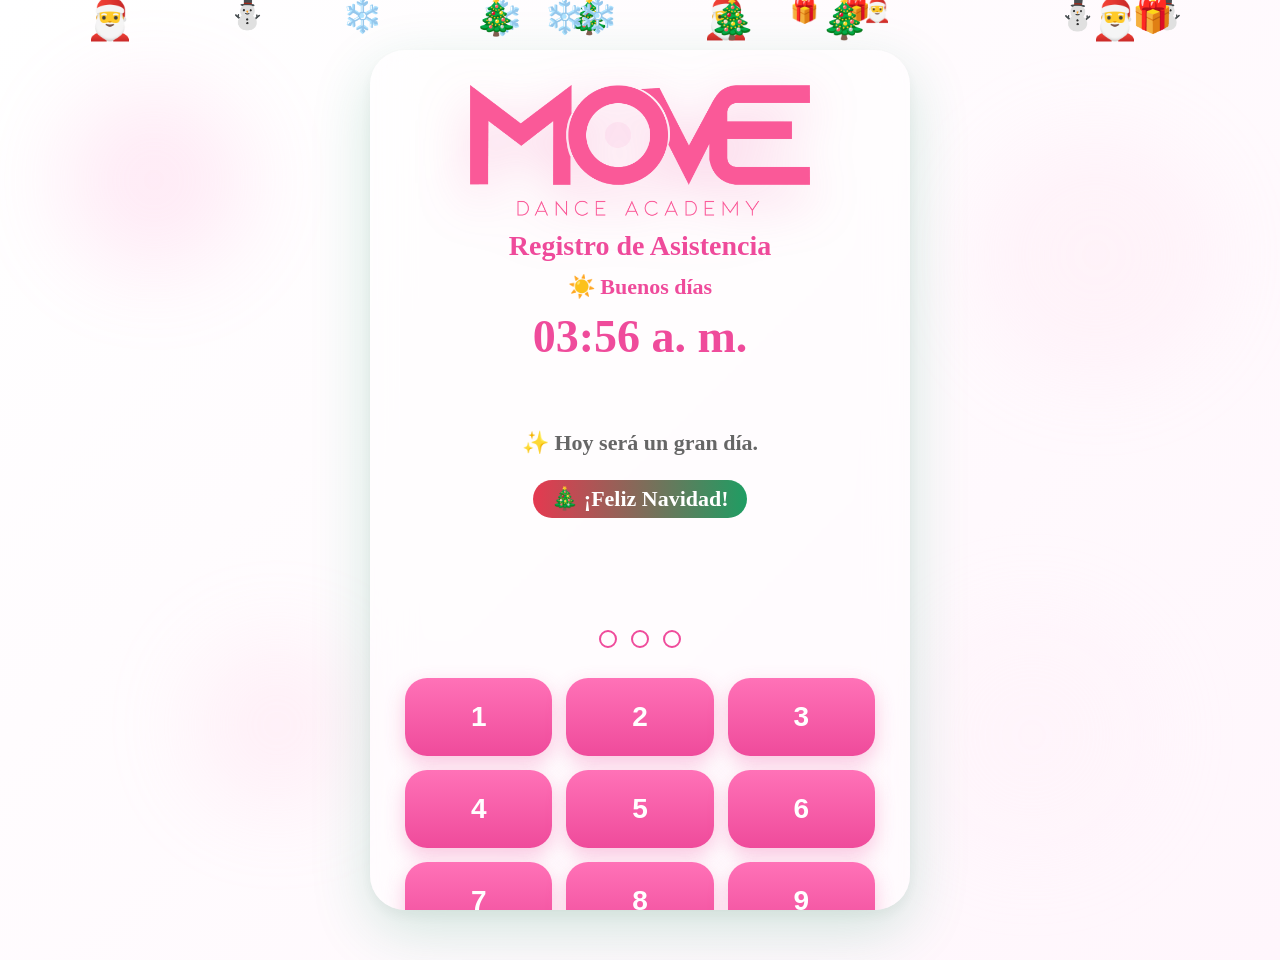
==== index.html @ 26c2df0d "Letrero de Halloween: "🎃 Halloween" en lugar de "🎃 ¡Feliz Halloween!" Sube el ?v= de biometrico.js. " ====
<!DOCTYPE html>
<html lang="es">
<head>
<meta charset="UTF-8">
<meta name="viewport" content="width=device-width, initial-scale=1.0">
<title>MOVE CHECK-IN V2 (prueba)</title>
<meta name="theme-color" content="#ef4b9b">
<link rel="preconnect" href="https://fonts.googleapis.com">
<link rel="preconnect" href="https://fonts.gstatic.com" crossorigin>
<link href="https://fonts.googleapis.com/css2?family=Poppins:wght@300;400;500;600;700;800&display=swap" rel="stylesheet">
<link rel="stylesheet" href="biometrico.css?v=fechas-gt-v1">
</head>
<body>
<!-- Fondo -->
<div class="background"></div>

<div id="particles"></div>
<div class="floating floating1"></div>
<div class="floating floating2"></div>
<div class="floating floating3"></div>
<div class="floating floating4"></div>
<!-- Tarjeta -->
<main class="container">
    <!-- Logo -->
    <div class="logo-wrap">
        <img
            src="logo.png"
            class="logo"
            alt="MOVE">
        <!-- Acceso de emergencia a la info de clases (respaldo si falla el internet) — escondido junto a la E del logo -->
        <button id="btnAccesoEmergencia" class="btn-acceso-emergencia" type="button" aria-label="Información de clases"></button>
    </div>
    <!-- Título -->
    <div id="title" class="title">
        Registro de Asistencia
    </div>
    <!-- Saludo -->
    <div id="greeting" class="greeting">
        Bienvenida
    </div>
    <!-- Hora -->
    <div id="clock" class="clock">
        00:00
    </div>
    <!-- Foto -->
    <div
        id="photoContainer"
        class="photo-container">
        <div class="photo-ring">
            <img
                id="photo"
                class="photo">
        </div>
    </div>
    <!-- Nombre -->
    <div id="studentName" class="student-name">
    </div>
    <!-- Mensaje -->
    <div id="message" class="message">
        Ingresa tu código
    </div>
    <!-- Decoración de temporada: banner chico del tema del mes (ver biometrico.js).
         Va después de #message a propósito — #message es el mismo div que muestra
         tanto la frase motivacional de la pantalla de reposo ("Hoy será un gran
         día") como la de la pantalla de confirmación con foto ("El escenario te
         espera"), así que colocarlo aquí lo deja debajo de esa frase en ambas. -->
    <p class="tema-banner" id="temaBanner" hidden></p>
    <!-- Cumpleaños -->
    <div
        id="birthday"
        class="birthday">
    </div>
    <!-- Hora registro -->
    <div
        id="registerTime"
        class="register-time">
    </div>
    <!-- Código -->
    <div
        id="dots"
        class="dots">
        <span></span>
        <span></span>
        <span></span>
    </div>
    <!-- Botones de Entrada/Salida para maestras -->
    <div
        id="teacherActions"
        class="teacher-actions">
        <button id="btnEntrada" class="btn-entrada">✅ Entrada</button>
        <button id="btnSalida" class="btn-salida">🚪 Salida</button>
        <button id="btnNoSoyYoMaestra" class="btn-no-soy-yo">✕ No soy yo</button>
    </div>
    <!-- Confirmación para alumnas (reemplaza al teclado cuando el código ya es válido) -->
    <div
        id="studentConfirm"
        class="student-confirm">
        <button id="btnConfirmar" class="btn-confirmar">✓ Confirmar</button>
        <button id="btnNoSoyYo" class="btn-no-soy-yo">✕ No soy yo</button>
    </div>
    <!-- Teclado -->
    <div
        id="pad"
        class="pad">
    </div>
    <button id="btnModoRecogida" class="btn-modo-recogida" type="button">🔐 Validar código de recogida</button>
</main>
<!-- Confetti -->
<canvas id="confetti"></canvas>
<script src="biometrico.js?v=halloween-letrero-v1"></script>
</body>
</html>
---- biometrico.css ----
/* ===================================================
   MOVE ACCESS v2
   DiseÃ±ado para MOVE Dance Academy
=================================================== */

*{
margin:0;
padding:0;
box-sizing:border-box;
}

html{

width:100%;

min-height:100%;

}

body{

width:100%;

min-height:100dvh;

overflow-y:auto;

overflow-x:hidden;

}

/*=====================================
FONDO
=====================================*/

body{

display:flex;

justify-content:center;

align-items:flex-start;

padding:30px 20px;

background:linear-gradient(
-45deg,
#ffffff,
#fff4fb,
#ffe9f5,
#fff6fc,
#ffffff
);

background-size:400% 400%;

animation:gradientMove 18s ease infinite;

}

@keyframes gradientMove{

0%{background-position:0% 50%;}

50%{background-position:100% 50%;}

100%{background-position:0% 50%;}

}

/*=====================================
PARTÃCULAS
=====================================*/

.background{

position:fixed;
inset:0;

pointer-events:none;

}

#particles{

position:fixed;
left:0;
top:0;
width:100%;
height:100%;

pointer-events:none;

overflow:hidden;

}

/*=====================================
BURBUJAS
=====================================*/

.floating{

position:fixed;

border-radius:50%;

filter:blur(45px);

opacity:.20;

animation:float 12s infinite ease-in-out;

}

.floating1{

width:180px;
height:180px;

background:#ff9ed2;

left:5%;
top:10%;

}

.floating2{

width:240px;
height:240px;

background:#ffd8ea;

right:5%;
top:15%;

animation-delay:2s;

}

.floating3{

width:170px;
height:170px;

background:#ffc6df;

left:15%;
bottom:10%;

animation-delay:4s;

}

.floating4{

width:240px;
height:240px;

background:#ffeaf6;

right:10%;
bottom:5%;

animation-delay:1s;

}

@keyframes float{

50%{

transform:

translateY(-25px)

translateX(15px);

}

}

/*=====================================
CONTENEDOR
=====================================*/

.container{

width:92%;

max-width:540px;

max-height:calc(100dvh - 40px);

overflow-y:auto;

margin:20px auto;

padding:clamp(20px,6vw,35px);

border-radius:clamp(20px,5vw,35px);

background:rgba(255,255,255,.42);

backdrop-filter:blur(20px);

-webkit-backdrop-filter:blur(20px);

box-shadow:

0 20px 60px rgba(239,75,155,.18),

0 6px 15px rgba(0,0,0,.05);

text-align:center;

position:relative;

z-index:20;

}

/*=====================================
LOGO
=====================================*/

.logo-wrap{

position:relative;

width:95%;

max-width:340px;

margin:auto;

margin-bottom:10px;

}

.logo{

width:100%;

display:block;

animation:logoFloat 5s ease-in-out infinite;

filter:

drop-shadow(

0 15px 25px

rgba(239,75,155,.25)

);

}

@keyframes logoFloat{

50%{

transform:translateY(-8px);

}

}

/*=====================================
TÃTULOS
=====================================*/

.title{

font-size:clamp(20px,5vw,28px);

font-weight:700;

color:#ef4b9b;

margin-top:10px;

}

.greeting{

font-size:clamp(16px,4vw,22px);

font-weight:700;

color:#ef4b9b;

margin-top:12px;

}

.clock{

font-size:clamp(32px,9vw,46px);

font-weight:800;

color:#ef4b9b;

margin-top:10px;

}

/*=====================================
FOTO
=====================================*/

.photo-container{

display:none;

justify-content:center;

margin:20px 0;

animation:fadeZoom .5s;

}

.photo-ring{

padding:8px;

border-radius:50%;

background:

linear-gradient(

135deg,

#ff4fa2,

#ffd1e7,

#ff4fa2

);

background-size:300%;

animation:ringGlow 4s linear infinite;

box-shadow:

0 0 35px rgba(239,75,155,.45);

}

.photo{

width:clamp(120px,32vw,180px);

height:clamp(120px,32vw,180px);

border-radius:50%;

object-fit:cover;

display:block;

border:6px solid white;

}

@keyframes ringGlow{

0%{

background-position:0%;

}

100%{

background-position:300%;

}

}

/*=====================================
ANILLO MAESTRAS (dorado/azul, distinto
al de alumnas para que se note al toque)
=====================================*/

.photo-ring-maestra{

background:

linear-gradient(

135deg,

#3b82f6,

#FFD700,

#3b82f6

);

box-shadow:

0 0 35px rgba(59,130,246,.45);

}

.teacher-badge{

display:inline-block;

margin-top:8px;

padding:6px 16px;

border-radius:999px;

background:linear-gradient(90deg,#3b82f6,#60a5fa);

color:white;

font-weight:700;

font-size:clamp(13px,3.5vw,16px);

}

/*=====================================
BOTONES ENTRADA / SALIDA (maestras)
=====================================*/

.teacher-actions{

display:none;

flex-direction:row;

justify-content:center;

flex-wrap:wrap;

gap:14px;

margin:20px 0;

}

.teacher-actions button{

border:none;

border-radius:16px;

padding:clamp(11px,3.5vw,16px) clamp(14px,4.5vw,18px);

font-size:clamp(13px,3.6vw,16px);

font-weight:700;

color:white;

cursor:pointer;

transition:.18s;

}

.btn-entrada{

background:linear-gradient(180deg,#34d399,#059669);

box-shadow:0 8px 20px rgba(5,150,105,.30);

}

.btn-salida{

background:linear-gradient(180deg,#60a5fa,#2563eb);

box-shadow:0 8px 20px rgba(37,99,235,.30);

}

.teacher-actions button:active{

transform:scale(.96);

}

.student-confirm{

display:none;

flex-direction:row;

justify-content:center;

align-items:center;

flex-wrap:wrap;

gap:10px;

margin:14px 0;

}

.student-confirm .btn-confirmar{

border:none;

border-radius:18px;

padding:clamp(14px,4.5vw,20px) clamp(26px,9vw,42px);

font-size:clamp(16px,4.5vw,20px);

font-weight:800;

color:white;

cursor:pointer;

background:linear-gradient(180deg,#ff7fb3,#ef4b9b);

box-shadow:0 8px 20px rgba(239,75,155,.35);

}

.student-confirm .btn-confirmar:active{

transform:scale(.96);

}

button.btn-no-soy-yo{

border:1.5px solid #ef4b9b;

border-radius:16px;

padding:clamp(10px,3.5vw,14px) clamp(18px,6vw,28px);

font-size:clamp(13px,3.8vw,15px);

font-weight:700;

color:#ef4b9b;

background:rgba(255,255,255,.6);

cursor:pointer;

}

button.btn-no-soy-yo:active{

transform:scale(.96);

background:rgba(239,75,155,.12);

}

@keyframes fadeZoom{

from{

opacity:0;

transform:scale(.7);

}

to{

opacity:1;

transform:scale(1);

}

}

/*=====================================
NOMBRE
=====================================*/

.student-name{

font-size:clamp(24px,7vw,34px);

font-weight:800;

color:#ef4b9b;

margin-top:10px;

min-height:45px;

}

/*=====================================
MENSAJE
=====================================*/

.message{

font-size:clamp(16px,4.5vw,22px);

color:#666;

margin-top:12px;

min-height:40px;

font-weight:600;

transition:
opacity .5s,
transform .5s;

}

/*=====================================
CUMPLEAÃ‘OS
=====================================*/

.birthday{

font-size:clamp(18px,5.5vw,26px);

font-weight:800;

color:#ff5aa8;

margin-top:15px;

animation:heartbeat 1s infinite;

min-height:35px;

}

@keyframes heartbeat{

50%{

transform:scale(1.08);

}

}

/*=====================================
HORA
=====================================*/

.register-time{

font-size:clamp(14px,4vw,20px);

color:#888;

margin-top:8px;

min-height:24px;

}

/*=====================================
PUNTOS
=====================================*/

.dots{

display:flex;

justify-content:center;

gap:clamp(8px,3vw,14px);

margin:clamp(18px,5vw,30px) 0;

}

.dots span{

width:clamp(12px,4vw,18px);

height:clamp(12px,4vw,18px);

border-radius:50%;

border:2px solid #ef4b9b;

transition:.25s;

}

.dots span.fill{

background:#ef4b9b;

box-shadow:

0 0 12px rgba(239,75,155,.55);

}

/*=====================================
TECLADO
=====================================*/

.pad{

display:grid;

grid-template-columns:repeat(3,1fr);

gap:clamp(8px,3vw,14px);

}

.pad button{

height:clamp(56px,15vw,78px);

border:none;

border-radius:clamp(14px,4vw,22px);

background:

linear-gradient(

180deg,

#ff72b7,

#ef4b9b

);

color:white;

font-size:clamp(20px,6vw,28px);

font-weight:700;

cursor:pointer;

transition:.18s;

box-shadow:

0 8px 20px rgba(239,75,155,.30);

}

.pad button:hover{

transform:translateY(-3px);

}

.pad button:active{

transform:scale(.95);

}

/*=====================================
CONFETTI
=====================================*/

#confetti{

position:fixed;

left:0;

top:0;

width:100%;

height:100%;

pointer-events:none;

}

/*=====================================
RESPONSIVE
=====================================*/

/* Celulares muy angostos: reduce un poco mÃ¡s el margen del contenedor */
@media(max-width:360px){

.container{

width:96%;

margin:20px auto;

}

}

/* Pantallas bajitas (celular en horizontal, o kiosco chico):
   reduce espacios verticales para que todo quepa sin cortarse */
@media(max-height:800px){

.container{

margin:12px auto;

padding:clamp(14px,4vw,24px);

}

.logo-wrap{

max-width:180px;

margin-bottom:4px;

}

.clock{

margin-top:4px;

}

.dots{

margin:clamp(10px,3vw,18px) 0;

}

.pad button{

height:clamp(44px,10vh,64px);

}

.photo-container{

margin:clamp(8px,2vh,20px) 0;

}

.photo{

width:clamp(90px,22vh,150px);

height:clamp(90px,22vh,150px);

}

.student-confirm{

margin:clamp(8px,2vh,14px) 0;

}

.student-confirm .btn-confirmar{

padding:clamp(12px,3.5vh,20px) clamp(22px,8vw,42px);

}

.teacher-actions{

margin:clamp(10px,3vh,20px) 0;

gap:clamp(8px,2vh,14px);

}

.teacher-actions button{

padding:clamp(12px,3.5vh,22px);

}

}
/* =====================================
   FOTO PREMIUM
===================================== */

.photo-show{

    animation:photoAppear .6s ease forwards;

}

@keyframes photoAppear{

    0%{

        opacity:0;

        transform:scale(.65);

    }

    60%{

        transform:scale(1.08);

    }

    100%{

        opacity:1;

        transform:scale(1);

    }

}
/*=====================================
BIENVENIDA
=====================================*/

.welcome-title{

font-size:22px;

font-weight:700;

color:#777;

margin-bottom:12px;

animation:fadeDown .5s;

}

.student-real-name{

font-size:40px;

font-weight:800;

color:#ef4b9b;

animation:zoomName .6s;

}

@keyframes zoomName{

0%{

opacity:0;

transform:scale(.6);

}

100%{

opacity:1;

transform:scale(1);

}

}

@keyframes fadeDown{

0%{

opacity:0;

transform:translateY(-15px);

}

100%{

opacity:1;

transform:translateY(0);

}

}
/*=====================================
PARTÃCULAS
=====================================*/

#particles{

position:fixed;

left:0;

top:0;

width:100%;

height:100%;

pointer-events:none;

overflow:hidden;

z-index:0;

}

.star{

position:absolute;

width:4px;

height:4px;

border-radius:50%;

background:white;

box-shadow:

0 0 8px #ff69b4,

0 0 14px #ff69b4,

0 0 20px #ffd4ea;

opacity:.6;

animation:

twinkle linear infinite,

floatStar linear infinite;

}

@keyframes twinkle{

0%,100%{

opacity:.2;

}

50%{

opacity:1;

}

}

@keyframes floatStar{

0%{

transform:

translateY(0px)

scale(.8);

}

100%{

transform:

translateY(-120px)

scale(1.4);

}

}

/*=====================================
ACCESO DE EMERGENCIA (botón discreto)
=====================================*/
/* Solo para respaldo cuando falla el internet de la tablet: un
   círculo casi invisible, escondido en el hueco blanco de la letra O
   de "MOVE" (dentro del logo-wrap) — así nadie lo toca sin querer y
   nadie más lo nota. Centrado con left/top + transform en vez de
   right, porque el centro del hueco de la O no cae justo en una
   esquina del logo. */

.btn-acceso-emergencia{

position:absolute;

left:43.5%;

top:37%;

transform:translate(-50%,-50%);

width:26px;

height:26px;

padding:0;

border:none;

border-radius:50%;

background:rgba(239,75,155,0.07);

cursor:pointer;

z-index:5;

-webkit-tap-highlight-color:transparent;

transition:background .2s ease, transform .15s ease;

}

.btn-acceso-emergencia:active{

background:rgba(239,75,155,0.22);

transform:translate(-50%,-50%) scale(.88);

}

@media (hover:hover){

.btn-acceso-emergencia:hover{

background:rgba(239,75,155,0.16);

}

}

/* Código temporal para que otra persona autorizada retire a una alumna. */
.btn-modo-recogida{
display:block;
width:100%;
max-width:330px;
margin:18px auto 0;
padding:12px 16px;
border:2px solid #ef4b9b;
border-radius:14px;
background:#fff;
color:#c92d76;
font:700 14px Poppins,sans-serif;
cursor:pointer;
}

/*=====================================
DECORACIÓN DE TEMPORADA (portado desde portal.js/portal.css del Portal
de Alumnas — un tema por mes, todo el año). No incluye cumpleaños:
este proyecto ya lo maneja por su cuenta (ver #birthday en biometrico.js).
El contenedor de partículas reutiliza el #particles que ya existía en
el HTML (mismo position:fixed/overflow:hidden que .tema-decoracion
tenía en el Portal, así que no hace falta duplicarlo).
=====================================*/

.tema-particula{
position:absolute;
top:0;
line-height:1;
user-select:none;
will-change:transform, opacity;
}

.tema-particula.cae{
animation-name:temaCae;
animation-timing-function:linear;
animation-iteration-count:infinite;
}

.tema-particula.sube{
top:auto;
bottom:0;
animation-name:temaSube;
animation-timing-function:linear;
animation-iteration-count:infinite;
}

.tema-particula.flota{
top:50%;
animation-name:temaFlota;
animation-timing-function:ease-in-out;
animation-iteration-count:infinite;
animation-direction:alternate;
}

@keyframes temaCae{
0%{ transform:translateY(-10vh) rotate(0deg); opacity:0; }
10%{ opacity:.9; }
90%{ opacity:.9; }
100%{ transform:translateY(110vh) rotate(360deg); opacity:0; }
}

@keyframes temaSube{
0%{ transform:translateY(10vh) rotate(0deg); opacity:0; }
10%{ opacity:.9; }
90%{ opacity:.9; }
100%{ transform:translateY(-110vh) rotate(-15deg); opacity:0; }
}

@keyframes temaFlota{
0%{ transform:translate(0,0) rotate(0deg); opacity:.75; }
100%{ transform:translate(18px,-24px) rotate(10deg); opacity:1; }
}

.tema-banner{
display:inline-block;
max-width:92%;
margin:10px 0 0;
padding:6px 18px;
border-radius:999px;
font-weight:800;
font-size:clamp(16px,4vw,22px);
color:#fff;
text-align:center;
}

.tema-banner.back-to-dance{
background:linear-gradient(90deg,#4cc9f0,#7c3aed);
}

.tema-banner.carino{
background:linear-gradient(90deg,#ff6b9d,#e0245e);
}

.tema-banner.mujer{
background:linear-gradient(90deg,#9b5de5,#7c3aed);
}

.tema-banner.danza{
background:linear-gradient(90deg,#ff72b7,#ffd166);
}

.tema-banner.madre{
background:linear-gradient(90deg,#ff9ed2,#ff6b9d);
}

.tema-banner.padre{
background:linear-gradient(90deg,#4cc9f0,#2563eb);
}

.tema-banner.independencia{
background:linear-gradient(90deg,#0d6efd,#1e3a8a);
}

.tema-banner.nino{
background:linear-gradient(90deg,#ff9ed2,#ffd166,#4cc9f0);
background-size:300% 300%;
animation:bannerRainbow 4s ease infinite;
}

.tema-banner.halloween{
background:linear-gradient(90deg,#ff8a3d,#7c3aed);
}

.tema-banner.show{
background:linear-gradient(90deg,#ffd166,#ff72b7);
}

.tema-banner.navidad{
background:linear-gradient(90deg,#e53950,#1f9d63);
}

@keyframes bannerRainbow{
0%{ background-position:0% 50%; }
50%{ background-position:100% 50%; }
100%{ background-position:0% 50%; }
}

/* Cada tema define de qué color se pone el brillo de la tarjeta
   principal mientras esté activo (variable --tema-color), y una sola
   regla usa esa variable — así no hay que repetir el box-shadow
   completo para cada uno de los temas. */
body.tema-back-to-dance{ --tema-color:124,58,237; }
body.tema-carino{ --tema-color:224,36,94; }
body.tema-mujer{ --tema-color:155,93,229; }
body.tema-danza{ --tema-color:255,114,183; }
body.tema-madre{ --tema-color:255,107,157; }
body.tema-padre{ --tema-color:37,99,235; }
body.tema-independencia{ --tema-color:13,110,253; }
body.tema-nino{ --tema-color:255,159,28; }
body.tema-halloween{ --tema-color:124,58,237; }
body.tema-show{ --tema-color:255,209,102; }
body.tema-navidad{ --tema-color:31,157,99; }

body[class*="tema-"] .container{
box-shadow:0 20px 60px rgba(var(--tema-color),.20),0 6px 15px rgba(0,0,0,.05);
}
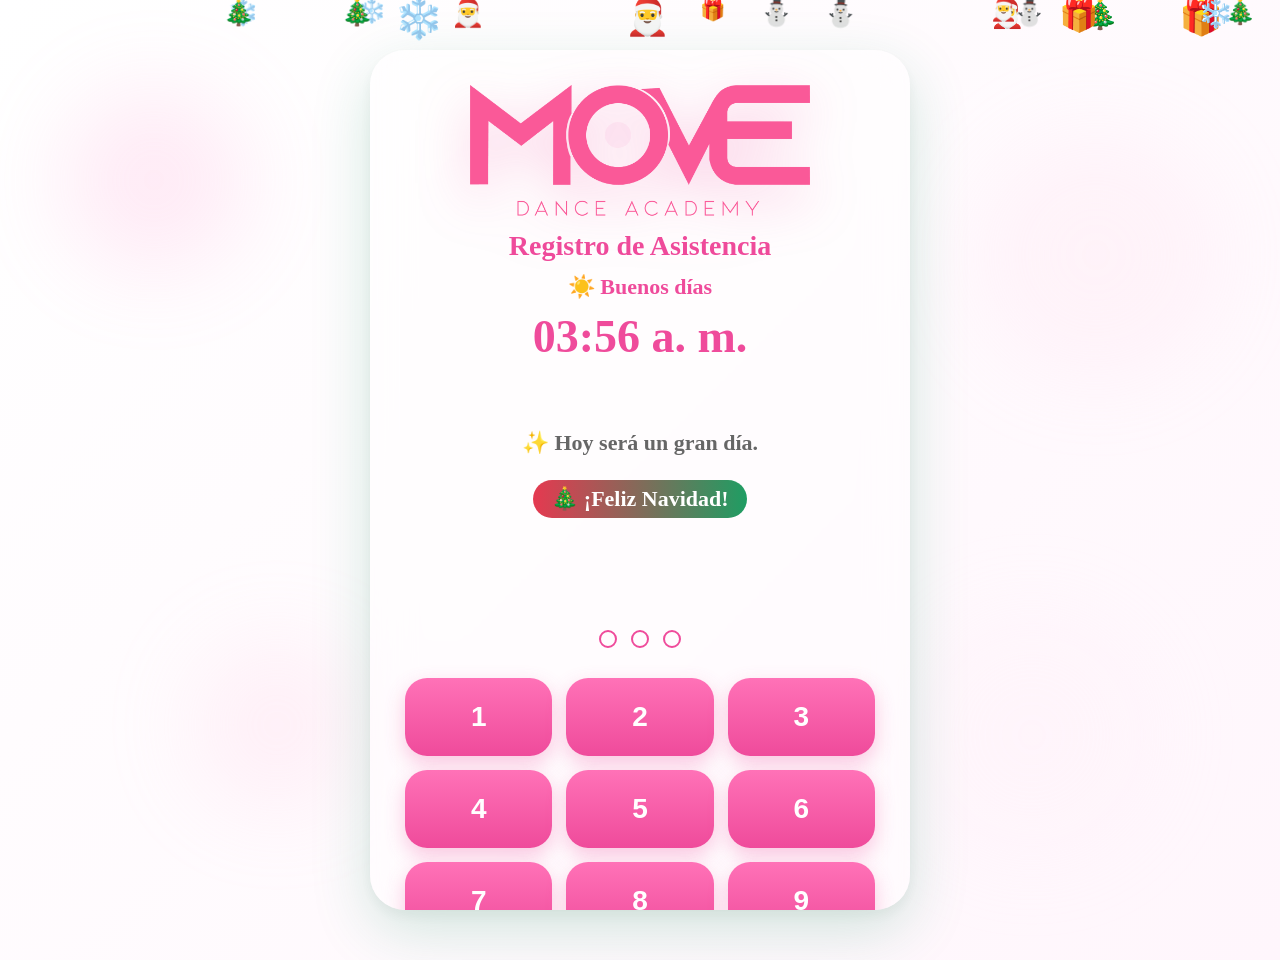
==== commit 1cbf143c: "Emojis de temporada ~35% más rápidos y respetar "reducir movimiento" La duración por recorrido pasa " ====
--- a/index.html
+++ b/index.html
@@ -8,7 +8,7 @@
 <link rel="preconnect" href="https://fonts.googleapis.com">
 <link rel="preconnect" href="https://fonts.gstatic.com" crossorigin>
 <link href="https://fonts.googleapis.com/css2?family=Poppins:wght@300;400;500;600;700;800&display=swap" rel="stylesheet">
-<link rel="stylesheet" href="biometrico.css?v=fechas-gt-v1">
+<link rel="stylesheet" href="biometrico.css?v=emojis-rapidos-v1">
 </head>
 <body>
 <!-- Fondo -->
@@ -107,6 +107,6 @@
 </main>
 <!-- Confetti -->
 <canvas id="confetti"></canvas>
-<script src="biometrico.js?v=halloween-letrero-v1"></script>
+<script src="biometrico.js?v=emojis-rapidos-v1"></script>
 </body>
 </html>
--- a/biometrico.css
+++ b/biometrico.css
@@ -1223,6 +1223,12 @@
 @keyframes temaFlota{
 0%{ transform:translate(0,0) rotate(0deg); opacity:.75; }
 100%{ transform:translate(18px,-24px) rotate(10deg); opacity:1; }
+}
+
+/* Si el dispositivo pide "reducir movimiento", no se animan partículas
+   (el letrero y el color sí se quedan). Igual que en el Portal. */
+@media (prefers-reduced-motion: reduce){
+.tema-particula{ display:none; }
 }
 
 .tema-banner{
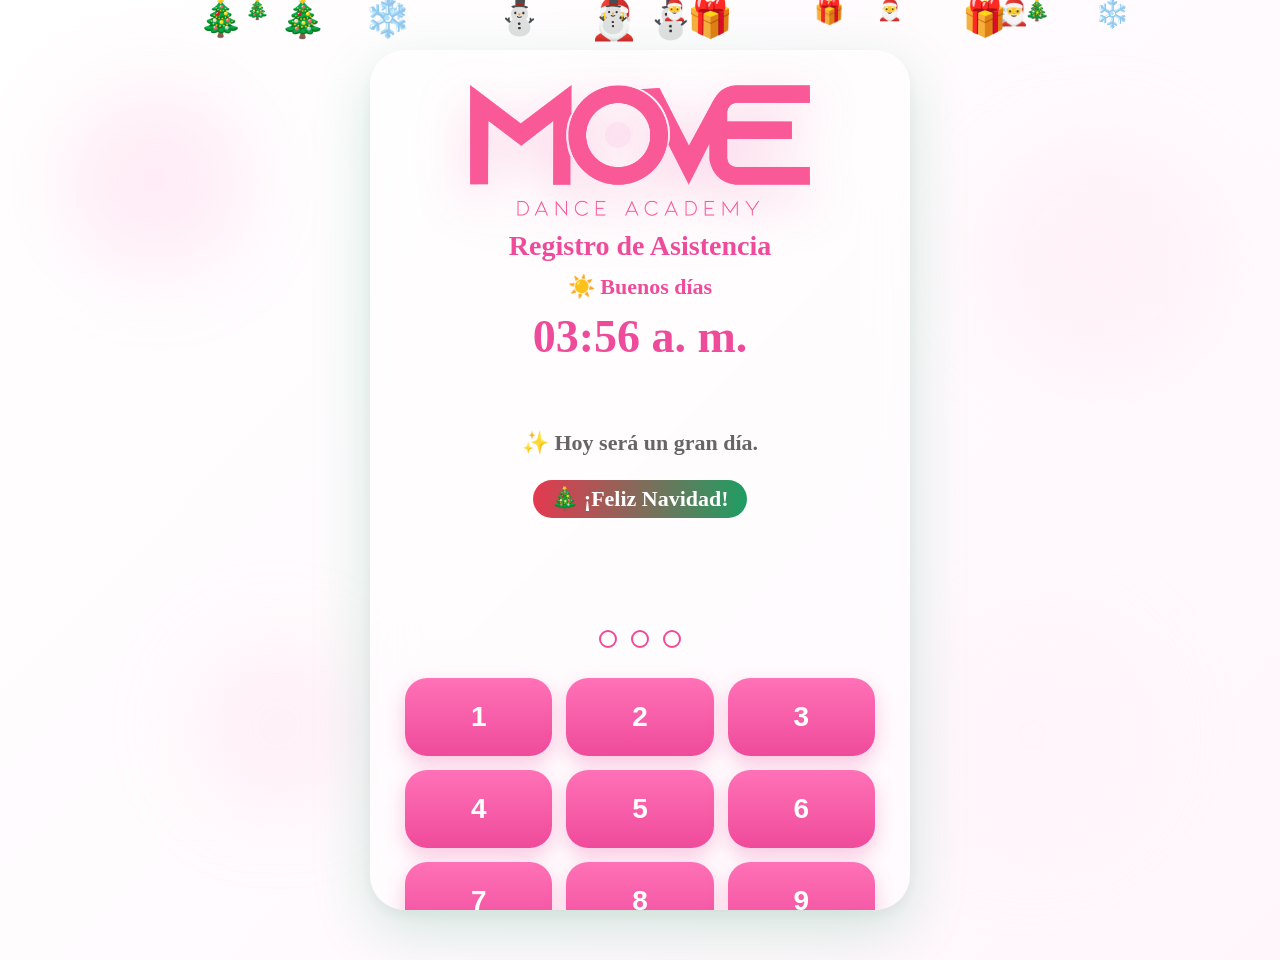
==== commit fd480faf: "Emojis de temporada: el doble de rápido, flotar más amplio y sin espera inicial - Duración por recor" ====
--- a/index.html
+++ b/index.html
@@ -8,7 +8,7 @@
 <link rel="preconnect" href="https://fonts.googleapis.com">
 <link rel="preconnect" href="https://fonts.gstatic.com" crossorigin>
 <link href="https://fonts.googleapis.com/css2?family=Poppins:wght@300;400;500;600;700;800&display=swap" rel="stylesheet">
-<link rel="stylesheet" href="biometrico.css?v=emojis-rapidos-v1">
+<link rel="stylesheet" href="biometrico.css?v=emojis-rapidos-v2">
 </head>
 <body>
 <!-- Fondo -->
@@ -107,6 +107,6 @@
 </main>
 <!-- Confetti -->
 <canvas id="confetti"></canvas>
-<script src="biometrico.js?v=emojis-rapidos-v1"></script>
+<script src="biometrico.js?v=emojis-rapidos-v2"></script>
 </body>
 </html>
--- a/biometrico.css
+++ b/biometrico.css
@@ -1222,7 +1222,7 @@
 
 @keyframes temaFlota{
 0%{ transform:translate(0,0) rotate(0deg); opacity:.75; }
-100%{ transform:translate(18px,-24px) rotate(10deg); opacity:1; }
+100%{ transform:translate(60px,-80px) rotate(20deg); opacity:1; }
 }
 
 /* Si el dispositivo pide "reducir movimiento", no se animan partículas
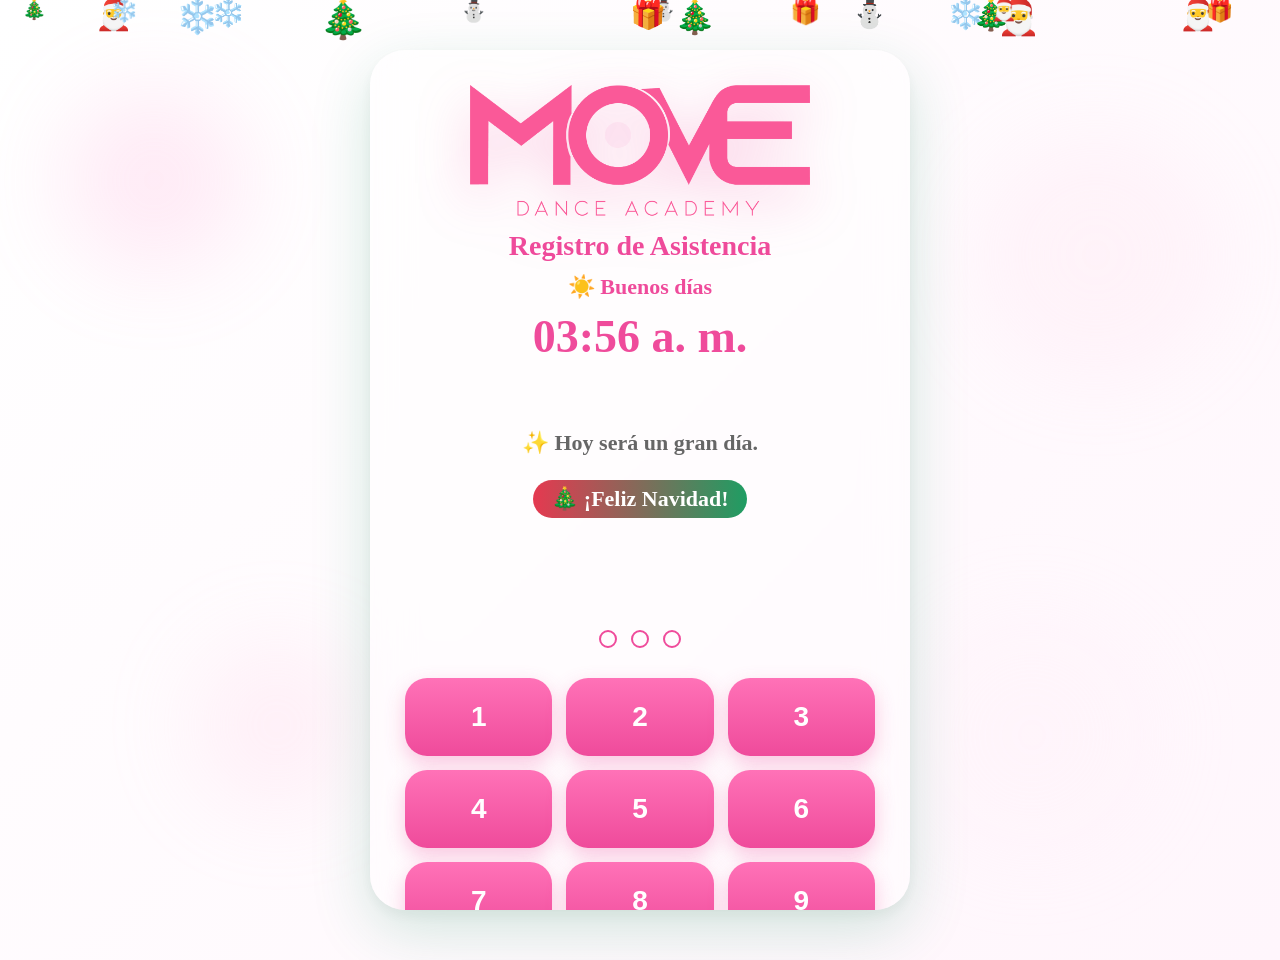
==== commit 73d6577e: "Kiosko: códigos del curso de vacaciones, inicial sin foto y errores visibles - Si move-checkin-v2 no" ====
--- a/index.html
+++ b/index.html
@@ -8,7 +8,7 @@
 <link rel="preconnect" href="https://fonts.googleapis.com">
 <link rel="preconnect" href="https://fonts.gstatic.com" crossorigin>
 <link href="https://fonts.googleapis.com/css2?family=Poppins:wght@300;400;500;600;700;800&display=swap" rel="stylesheet">
-<link rel="stylesheet" href="biometrico.css?v=emojis-rapidos-v2">
+<link rel="stylesheet" href="biometrico.css?v=vacation-camp-v2">
 </head>
 <body>
 <!-- Fondo -->
@@ -50,6 +50,9 @@
             <img
                 id="photo"
                 class="photo">
+            <!-- Sin foto (p. ej. niñas del curso de vacaciones): su inicial,
+                 nunca la foto de la persona anterior. -->
+            <div id="photoInicial" class="photo photo-inicial" hidden></div>
         </div>
     </div>
     <!-- Nombre -->
@@ -107,6 +110,6 @@
 </main>
 <!-- Confetti -->
 <canvas id="confetti"></canvas>
-<script src="biometrico.js?v=emojis-rapidos-v2"></script>
+<script src="biometrico.js?v=vacation-camp-v2"></script>
 </body>
 </html>
--- a/biometrico.css
+++ b/biometrico.css
@@ -1314,3 +1314,33 @@
 body[class*="tema-"] .container{
 box-shadow:0 20px 60px rgba(var(--tema-color),.20),0 6px 15px rgba(0,0,0,.05);
 }
+
+/*=====================================
+SIN FOTO: círculo con la inicial (usa el mismo tamaño que .photo,
+porque el div también lleva la clase "photo")
+=====================================*/
+
+.photo-inicial{
+
+display:flex;
+
+align-items:center;
+
+justify-content:center;
+
+background:#fff4fb;
+
+color:#ef4b9b;
+
+font-weight:800;
+
+font-size:clamp(48px,12vw,72px);
+
+}
+
+.photo-inicial[hidden],
+.photo[hidden]{
+
+display:none;
+
+}
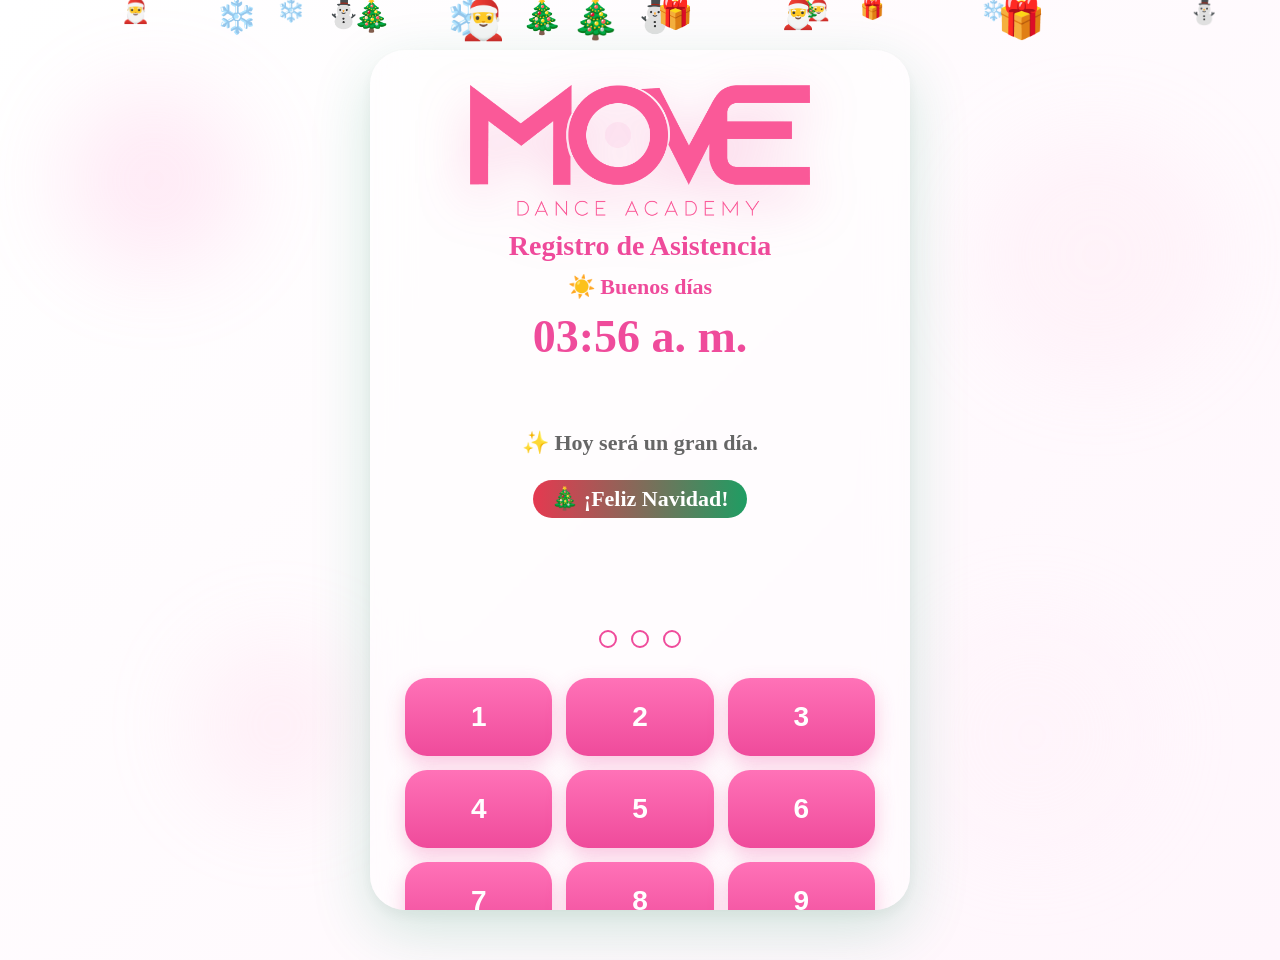
==== commit 3c3e0edf: "Kiosko: versión nueva de biometrico.js para que la tablet la cargue Co-Authored-By: Claude Opus 5.5 " ====
--- a/index.html
+++ b/index.html
@@ -110,6 +110,6 @@
 </main>
 <!-- Confetti -->
 <canvas id="confetti"></canvas>
-<script src="biometrico.js?v=vacation-camp-v2"></script>
+<script src="biometrico.js?v=paquetes-v1"></script>
 </body>
 </html>
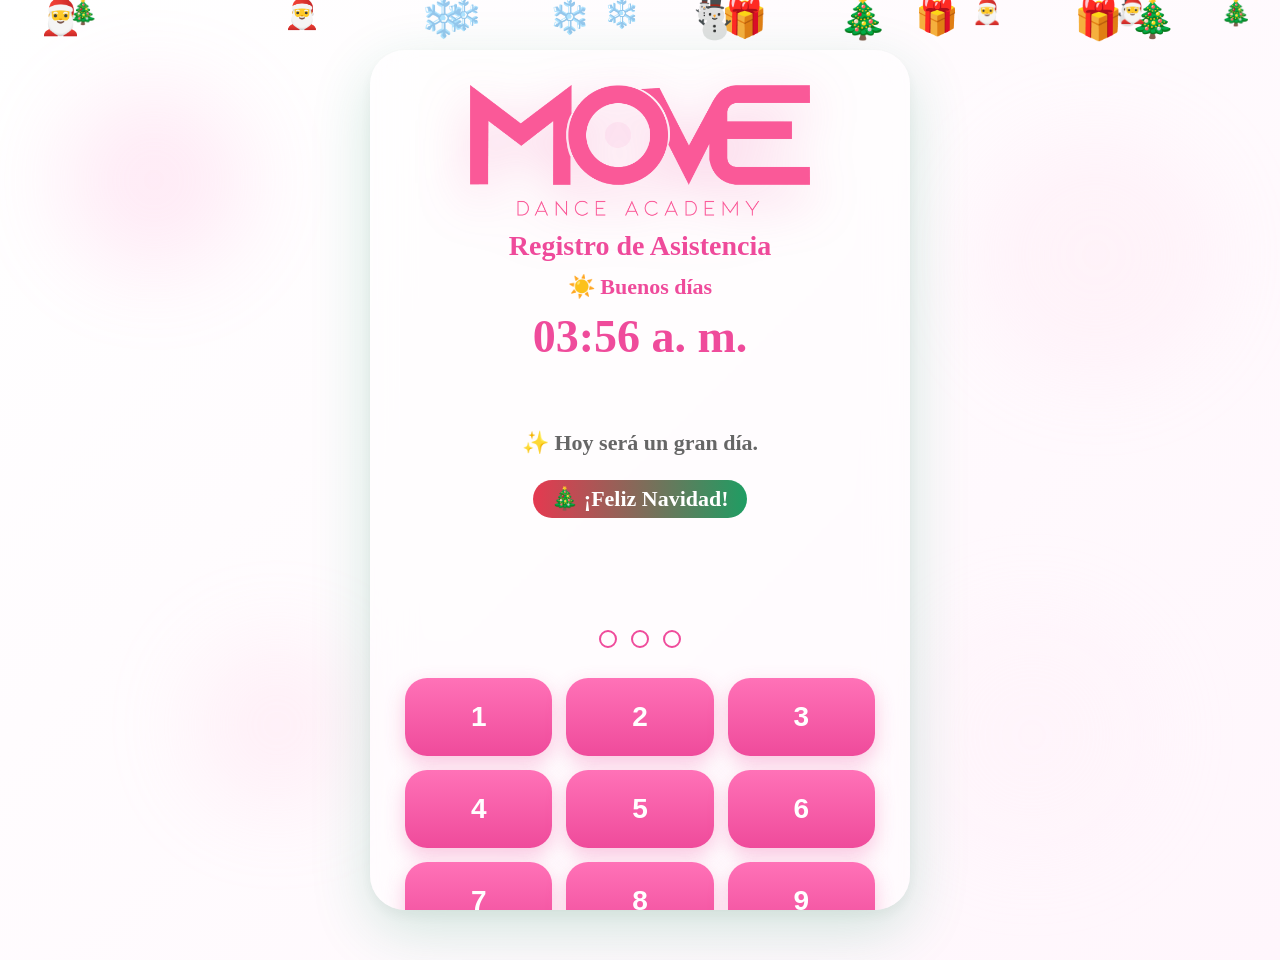
==== commit 54ac5f9e: "Modo entrega de trajes por dispositivo: botón con clave de Recepción, trajes de la alumna, fotos con" ====
--- a/index.html
+++ b/index.html
@@ -9,6 +9,7 @@
 <link rel="preconnect" href="https://fonts.gstatic.com" crossorigin>
 <link href="https://fonts.googleapis.com/css2?family=Poppins:wght@300;400;500;600;700;800&display=swap" rel="stylesheet">
 <link rel="stylesheet" href="biometrico.css?v=vacation-camp-v2">
+<link rel="stylesheet" href="entrega-trajes.css?v=entrega-v2">
 </head>
 <body>
 <!-- Fondo -->
@@ -111,5 +112,8 @@
 <!-- Confetti -->
 <canvas id="confetti"></canvas>
 <script src="biometrico.js?v=paquetes-v1"></script>
+<!-- Modo entrega de trajes del show: tapa el biométrico solo cuando Recepción
+     lo enciende. Va aparte para no tocar la asistencia (biometrico.js). -->
+<script src="entrega-trajes.js?v=entrega-v2"></script>
 </body>
 </html>
--- a/entrega-trajes.css
+++ b/entrega-trajes.css
@@ -0,0 +1,156 @@
+/* =====================================
+   MODO ENTREGA DE TRAJES (ver entrega-trajes.js)
+   Tapa todo el biométrico mientras Recepción lo tenga encendido. Otro
+   color de barra (morado) para que nadie lo confunda con la asistencia.
+===================================== */
+:root{
+  --et-rosa:#ef4b9b;
+  --et-rosa-suave:#fff0f7;
+  --et-morado:#6d28d9;
+  --et-verde:#15803d;
+  --et-verde-suave:#ecfdf3;
+  --et-ambar:#b45309;
+  --et-ambar-suave:#fff7e6;
+  --et-texto:#2b1a24;
+  --et-gris:#6b5a63;
+  --et-borde:#f3cfe1;
+}
+
+body.et-activo{ overflow:hidden; }
+
+.et-capa{
+  position:fixed; inset:0; z-index:9999;
+  overflow-y:auto; -webkit-overflow-scrolling:touch;
+  background:#fff7fb;
+  font-family:"Poppins",system-ui,sans-serif; color:var(--et-texto);
+  padding:0 16px 32px;
+}
+/* hidden tiene que ganarle a display:block/flex de los botones. */
+.et-capa[hidden], .et-capa [hidden]{ display:none !important; }
+
+.et-barra{
+  position:sticky; top:0; z-index:2;
+  margin:0 -16px 18px; padding:12px 16px;
+  background:var(--et-morado); color:#fff;
+  display:flex; justify-content:space-between; align-items:center; gap:8px; flex-wrap:wrap;
+}
+.et-barra-textos{ display:flex; flex-direction:column; gap:3px; min-width:0; }
+.et-barra-titulo{ font-weight:700; font-size:18px; }
+.et-barra-pista{ font-size:11.5px; background:rgba(255,255,255,.18); padding:2px 10px; border-radius:99px; align-self:flex-start; }
+/* Siempre a la vista: este celular sale del modo entrega. */
+.et-btn-volver{
+  flex:none; min-height:44px; padding:8px 14px; border-radius:12px;
+  border:2px solid #fff; background:#fff; color:var(--et-morado);
+  font:700 14px "Poppins",system-ui,sans-serif; cursor:pointer; touch-action:manipulation;
+}
+.et-btn-volver:focus-visible{ outline:3px solid #fff; outline-offset:2px; }
+
+.et-pantalla{ max-width:520px; margin:0 auto; display:flex; flex-direction:column; gap:12px; }
+.et-centro{ text-align:center; align-items:center; padding-top:8vh; }
+
+.et-grande{ font-size:24px; font-weight:700; line-height:1.25; }
+.et-texto{ font-size:16px; color:var(--et-gris); line-height:1.45; }
+.et-chico{ font-size:13px; }
+.et-nombre{ font-size:28px; font-weight:800; color:var(--et-rosa); line-height:1.15; word-break:break-word; }
+.et-msg{ min-height:22px; font-size:16px; font-weight:600; color:#b42318; text-align:center; }
+.et-icono{ font-size:72px; line-height:1; }
+
+.et-input{
+  width:100%; font:inherit; font-size:20px; padding:14px 16px;
+  border:2px solid var(--et-borde); border-radius:14px; background:#fff;
+}
+.et-input:focus{ outline:3px solid rgba(239,75,155,.35); border-color:var(--et-rosa); }
+
+.et-btn{
+  display:block; width:100%; min-height:56px; padding:14px 18px;
+  font:inherit; font-size:18px; font-weight:700; text-align:center;
+  border-radius:16px; border:2px solid transparent; cursor:pointer;
+  -webkit-tap-highlight-color:transparent; touch-action:manipulation;
+}
+.et-btn:disabled, .et-deshabilitado{ opacity:.45; cursor:not-allowed; pointer-events:none; }
+.et-btn-principal{ background:var(--et-rosa); color:#fff; }
+.et-btn-confirmar{ background:var(--et-verde); color:#fff; font-size:20px; min-height:64px; }
+.et-btn-camara{ background:#fff; color:var(--et-morado); border-color:var(--et-morado); border-style:dashed; font-size:20px; min-height:72px; display:flex; align-items:center; justify-content:center; }
+.et-btn-secundario{ background:#fff; color:var(--et-gris); border-color:var(--et-borde); }
+.et-btn:focus-visible{ outline:3px solid var(--et-morado); outline-offset:2px; }
+
+/* Teclado */
+.et-puntos{ display:flex; justify-content:center; gap:18px; margin:4px 0; }
+.et-puntos span{ width:22px; height:22px; border-radius:50%; border:3px solid var(--et-rosa); }
+.et-puntos span.lleno{ background:var(--et-rosa); }
+.et-teclado{ display:grid; grid-template-columns:repeat(3,1fr); gap:12px; }
+.et-tecla{
+  min-height:68px; font:inherit; font-size:28px; font-weight:700; color:var(--et-texto);
+  background:#fff; border:2px solid var(--et-borde); border-radius:18px; cursor:pointer;
+  touch-action:manipulation;
+}
+.et-tecla:active{ background:var(--et-rosa-suave); }
+.et-tecla-vacia{ visibility:hidden; }
+
+/* Trajes */
+.et-lista{ display:flex; flex-direction:column; gap:10px; }
+.et-traje{
+  display:flex; align-items:center; gap:14px; width:100%; text-align:left;
+  padding:14px; min-height:72px; font:inherit; color:inherit;
+  background:#fff; border:2px solid var(--et-borde); border-radius:16px; cursor:pointer;
+  touch-action:manipulation;
+}
+.et-traje-caja{
+  flex:none; width:34px; height:34px; border-radius:10px; border:3px solid var(--et-rosa);
+  display:flex; align-items:center; justify-content:center; font-weight:800; font-size:20px; color:#fff;
+}
+.et-traje-elegido{ border-color:var(--et-rosa); background:var(--et-rosa-suave); }
+.et-traje-elegido .et-traje-caja{ background:var(--et-rosa); }
+.et-traje-entregado{ background:var(--et-verde-suave); border-color:#b7e4c7; cursor:default; }
+.et-traje-entregado .et-traje-caja{ background:var(--et-verde); border-color:var(--et-verde); }
+.et-traje-texto{ display:flex; flex-direction:column; gap:2px; min-width:0; }
+.et-traje-baile{ font-size:19px; font-weight:700; word-break:break-word; }
+.et-traje-estado{ font-size:14px; color:var(--et-gris); }
+.et-traje-entregado .et-traje-estado{ color:var(--et-verde); font-weight:600; }
+.et-ok{ color:var(--et-verde); }
+.et-alerta{ color:var(--et-ambar); font-weight:600; }
+
+/* Fotos */
+.et-miniaturas{ display:grid; grid-template-columns:repeat(3,1fr); gap:8px; }
+.et-mini{ position:relative; aspect-ratio:1; border-radius:12px; overflow:hidden; background:#eee; }
+.et-mini img{ width:100%; height:100%; object-fit:cover; display:block; }
+.et-mini-quitar{
+  position:absolute; top:4px; right:4px; width:36px; height:36px; border-radius:50%;
+  border:none; background:rgba(0,0,0,.65); color:#fff; font-size:18px; font-weight:700; cursor:pointer;
+}
+
+/* Enviando */
+.et-giro{
+  width:64px; height:64px; border-radius:50%;
+  border:6px solid var(--et-borde); border-top-color:var(--et-rosa);
+  animation:et-girar 1s linear infinite;
+}
+@keyframes et-girar{ to{ transform:rotate(360deg); } }
+@media (prefers-reduced-motion: reduce){ .et-giro{ animation-duration:3s; } }
+
+/* Éxito */
+.et-exito .et-icono{ font-size:110px; }
+.et-titulo-exito{ font-size:34px; font-weight:800; color:var(--et-verde); }
+#etExito{ background:var(--et-verde-suave); border-radius:24px; padding:32px 16px; margin-top:4vh; }
+
+/* Aviso "no está Listo para entrega" */
+.et-modal{
+  position:fixed; inset:0; z-index:3; background:rgba(43,26,36,.55);
+  display:flex; align-items:center; justify-content:center; padding:16px;
+}
+.et-modal-caja{
+  width:100%; max-width:440px; background:#fff; border-radius:20px; padding:22px 18px;
+  display:flex; flex-direction:column; gap:12px; text-align:center;
+  border-top:6px solid var(--et-ambar);
+}
+.et-modal-icono{ font-size:44px; }
+.et-modal-texto{ font-size:18px; font-weight:600; line-height:1.4; }
+
+/* Botón en la pantalla de asistencia (solo con el interruptor de Recepción
+   encendido), con la misma forma que "Validar código de recogida". */
+.btn-modo-entrega-trajes{
+  display:block; width:100%; max-width:330px; margin:10px auto 0; padding:12px 16px;
+  border:2px solid #6d28d9; border-radius:14px; background:#fff; color:#6d28d9;
+  font:700 14px Poppins,sans-serif; cursor:pointer;
+}
+.btn-modo-entrega-trajes[hidden]{ display:none; }
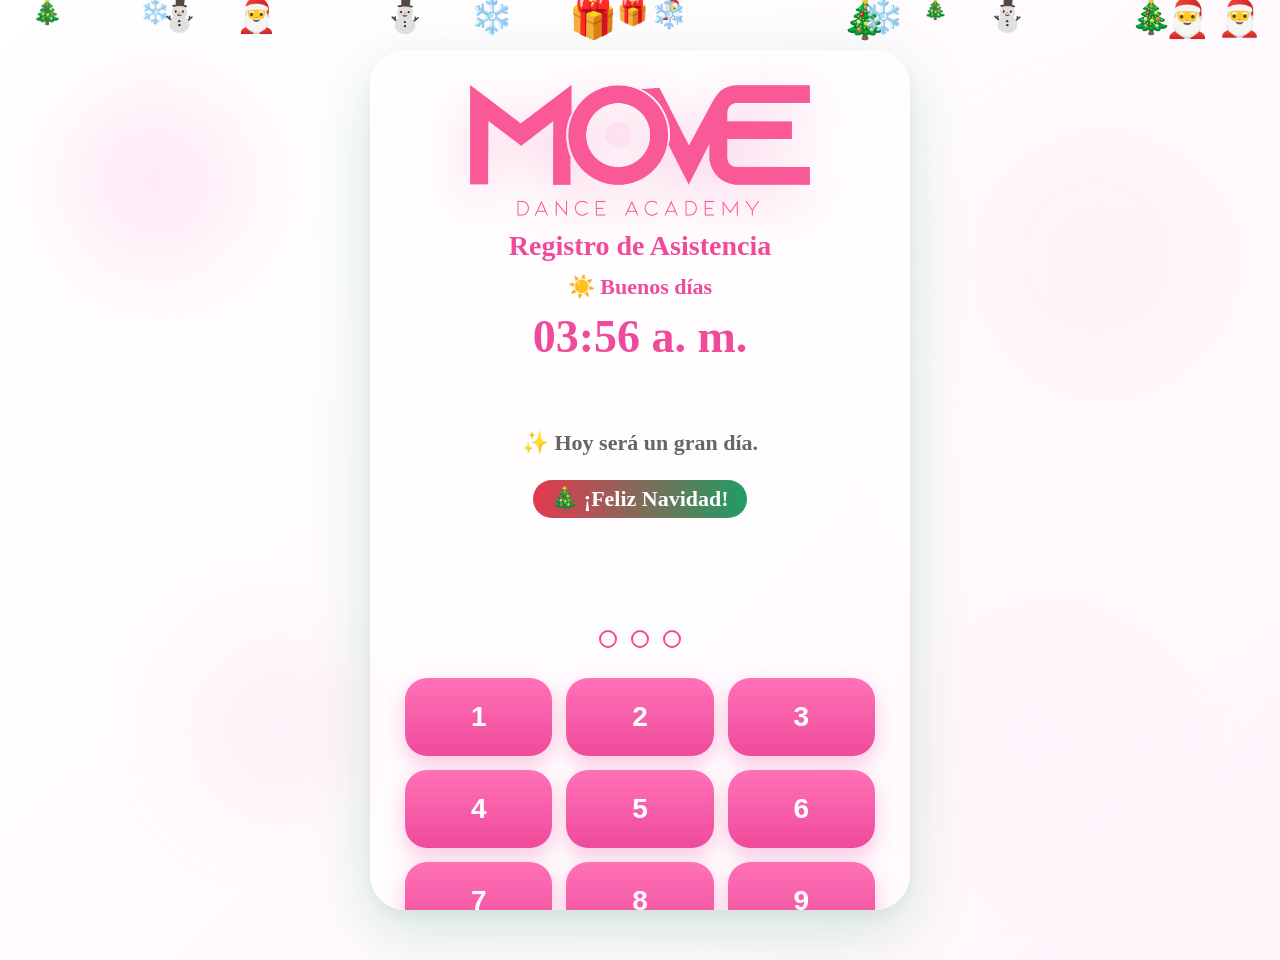
==== commit e6f1cb2a: "Entrega de trajes en Android: cámara en el mismo toque, entrega a medias que sobrevive a la recarga," ====
--- a/index.html
+++ b/index.html
@@ -9,7 +9,7 @@
 <link rel="preconnect" href="https://fonts.gstatic.com" crossorigin>
 <link href="https://fonts.googleapis.com/css2?family=Poppins:wght@300;400;500;600;700;800&display=swap" rel="stylesheet">
 <link rel="stylesheet" href="biometrico.css?v=vacation-camp-v2">
-<link rel="stylesheet" href="entrega-trajes.css?v=entrega-v2">
+<link rel="stylesheet" href="entrega-trajes.css?v=entrega-android-v1">
 </head>
 <body>
 <!-- Fondo -->
@@ -114,6 +114,6 @@
 <script src="biometrico.js?v=paquetes-v1"></script>
 <!-- Modo entrega de trajes del show: tapa el biométrico solo cuando Recepción
      lo enciende. Va aparte para no tocar la asistencia (biometrico.js). -->
-<script src="entrega-trajes.js?v=entrega-v2"></script>
+<script src="entrega-trajes.js?v=entrega-android-v1"></script>
 </body>
 </html>
--- a/entrega-trajes.css
+++ b/entrega-trajes.css
@@ -71,6 +71,15 @@
 .et-btn-principal{ background:var(--et-rosa); color:#fff; }
 .et-btn-confirmar{ background:var(--et-verde); color:#fff; font-size:20px; min-height:64px; }
 .et-btn-camara{ background:#fff; color:var(--et-morado); border-color:var(--et-morado); border-style:dashed; font-size:20px; min-height:72px; display:flex; align-items:center; justify-content:center; }
+/* Respaldo sin capture (Android): galería. */
+.et-btn-galeria{ background:#fff; color:var(--et-morado); border-color:var(--et-borde); font-size:17px; }
+/* Fuera de la vista pero NO display:none: algunos navegadores de Android no
+   abren un input de archivo con display:none. */
+.et-input-archivo{ position:absolute; width:1px; height:1px; opacity:0; overflow:hidden; clip:rect(0 0 0 0); pointer-events:none; }
+.et-aviso-recarga{ background:var(--et-ambar-suave); color:var(--et-ambar); border:1px solid #f5d9a8; border-radius:12px; padding:10px 12px; font-size:15px; font-weight:600; margin:0 0 12px; }
+.et-aviso-app{ background:var(--et-ambar-suave); color:var(--et-ambar); border:1px solid #f5d9a8; border-radius:12px; padding:12px; margin:0 0 14px; font-size:15px; font-weight:600; }
+.et-aviso-app p{ margin:0 0 10px; }
+.et-aviso-app a.et-btn{ display:flex; align-items:center; justify-content:center; text-decoration:none; margin:0; }
 .et-btn-secundario{ background:#fff; color:var(--et-gris); border-color:var(--et-borde); }
 .et-btn:focus-visible{ outline:3px solid var(--et-morado); outline-offset:2px; }
 
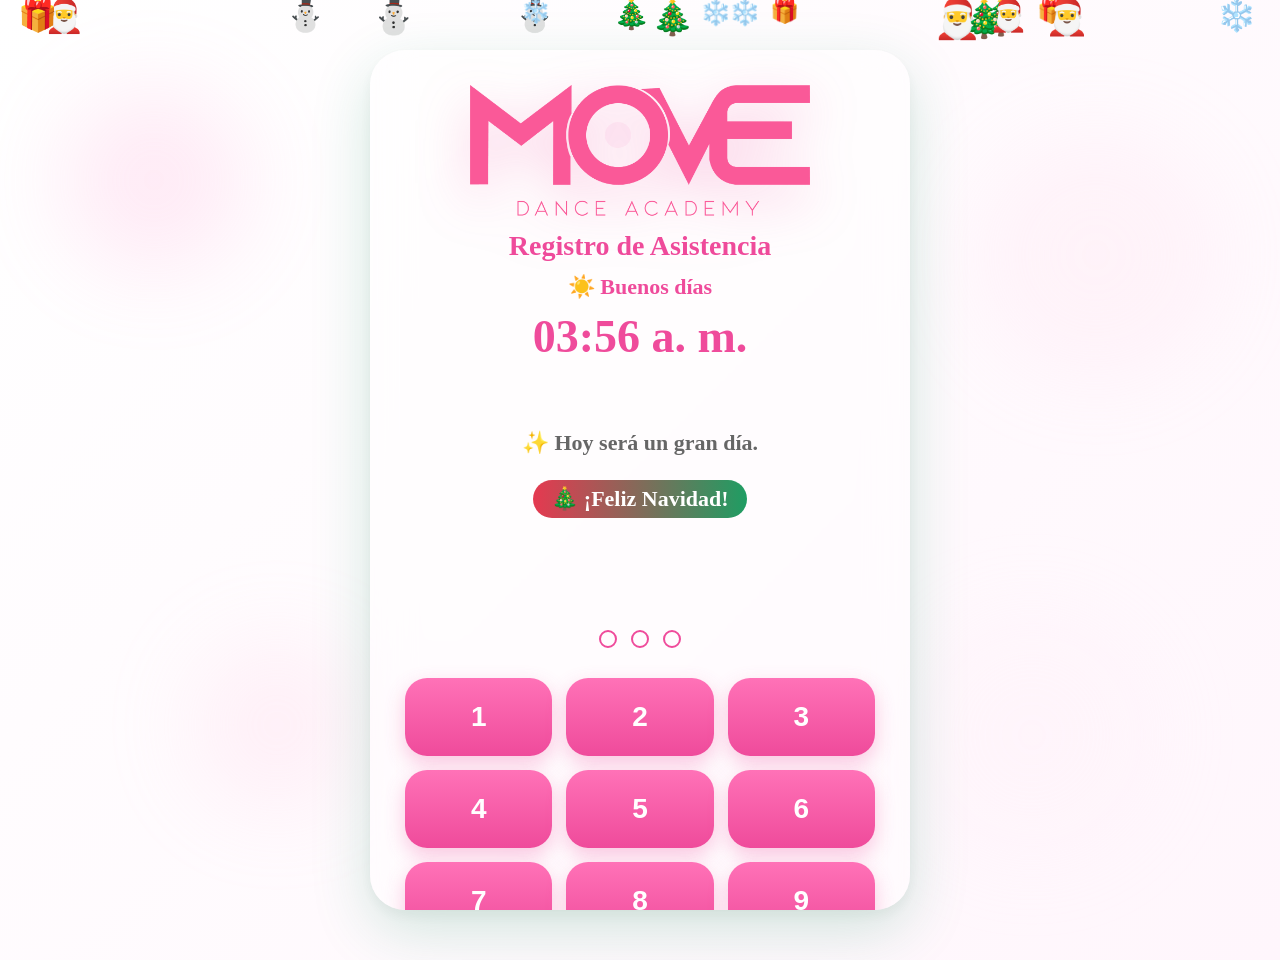
==== commit 825478d0: "Entrega de trajes en varios celulares: ID por celular para el límite de la clave, más espera si Airt" ====
--- a/index.html
+++ b/index.html
@@ -9,7 +9,7 @@
 <link rel="preconnect" href="https://fonts.gstatic.com" crossorigin>
 <link href="https://fonts.googleapis.com/css2?family=Poppins:wght@300;400;500;600;700;800&display=swap" rel="stylesheet">
 <link rel="stylesheet" href="biometrico.css?v=vacation-camp-v2">
-<link rel="stylesheet" href="entrega-trajes.css?v=entrega-android-v1">
+<link rel="stylesheet" href="entrega-trajes.css?v=entrega-varios-v1">
 </head>
 <body>
 <!-- Fondo -->
@@ -114,6 +114,6 @@
 <script src="biometrico.js?v=paquetes-v1"></script>
 <!-- Modo entrega de trajes del show: tapa el biométrico solo cuando Recepción
      lo enciende. Va aparte para no tocar la asistencia (biometrico.js). -->
-<script src="entrega-trajes.js?v=entrega-android-v1"></script>
+<script src="entrega-trajes.js?v=entrega-varios-v1"></script>
 </body>
 </html>
